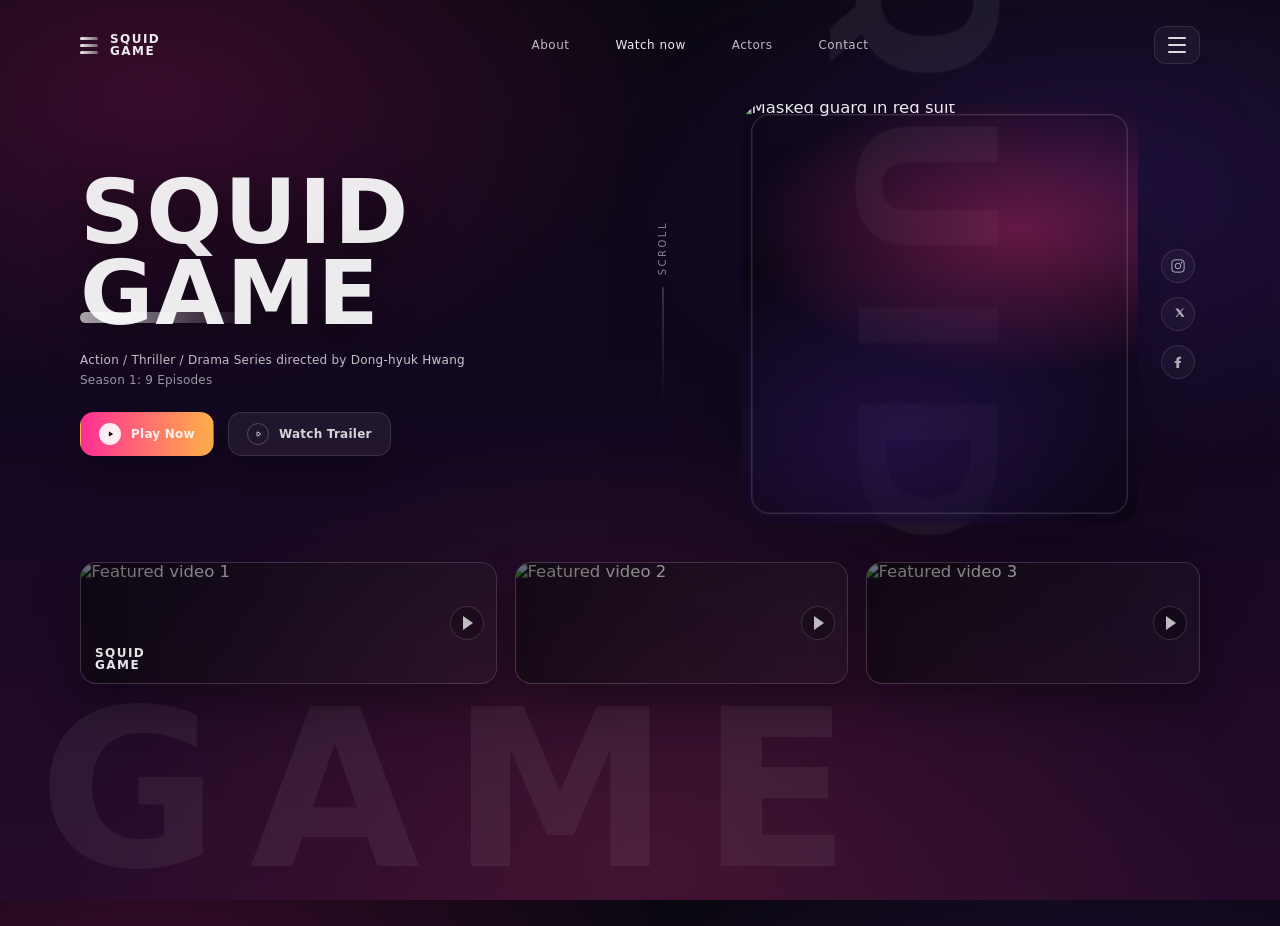
==== task 2/index.html @ ffdbcfe2 "completed task 2 of assignment 3" ====
<!doctype html>
<html lang="en">
  <head>
    <meta charset="UTF-8" />
    <meta name="viewport" content="width=device-width, initial-scale=1.0" />
    <title>Squid Game - Landing</title>
    <link rel="stylesheet" href="style.css" />
  </head>
  <body>
    <div class="bg" aria-hidden="true">
      <span class="bg__word bg__word--game">GAME</span>
      <span class="bg__word bg__word--squid">SQUID</span>
    </div>

    <header class="header">
      <a class="brand" href="#" aria-label="Squid Game home">
        <span class="brand__mark" aria-hidden="true">
          <span class="brand__dot"></span>
          <span class="brand__dot"></span>
          <span class="brand__dot"></span>
        </span>
        <span class="brand__text">
          <span>SQUID</span>
          <span>GAME</span>
        </span>
      </a>

      <nav class="nav" aria-label="Primary">
        <a class="nav__link" href="#">About</a>
        <a class="nav__link nav__link--active" href="#">Watch now</a>
        <a class="nav__link" href="#">Actors</a>
        <a class="nav__link" href="#">Contact</a>
      </nav>

      <button class="menu" type="button" aria-label="Open menu">
        <span class="menu__bar"></span>
        <span class="menu__bar"></span>
        <span class="menu__bar"></span>
      </button>
    </header>

    <main class="wrap">
      <section class="hero" aria-label="Hero">
        <div class="hero__left">
          <h1 class="hero__title">
            <span>SQUID</span>
            <span>GAME</span>
          </h1>

          <p class="hero__desc">
            Action / Thriller / Drama Series directed by Dong-hyuk Hwang
            <br />
            <span class="hero__muted">Season 1: 9 Episodes</span>
          </p>

          <div class="hero__cta">
            <a class="btn btn--primary" href="#">
              <span class="btn__icon" aria-hidden="true">
                <svg viewBox="0 0 24 24" fill="none">
                  <path
                    d="M10 8.8v6.4a.8.8 0 0 0 1.24.66l5.06-3.2a.8.8 0 0 0 0-1.32l-5.06-3.2A.8.8 0 0 0 10 8.8Z"
                    fill="currentColor"
                  />
                </svg>
              </span>
              Play Now
            </a>
            <a class="btn btn--ghost" href="#">
              <span class="btn__icon btn__icon--ghost" aria-hidden="true">
                <svg viewBox="0 0 24 24" fill="none">
                  <path
                    d="M10.4 9.1v5.8a.7.7 0 0 0 1.1.6l4.6-2.9a.7.7 0 0 0 0-1.2l-4.6-2.9a.7.7 0 0 0-1.1.6Z"
                    stroke="currentColor"
                    stroke-width="1.6"
                    stroke-linejoin="round"
                  />
                </svg>
              </span>
              Watch Trailer
            </a>
          </div>
        </div>

        <div class="hero__mid" aria-hidden="true">
          <div class="scroll">
            <span class="scroll__text">SCROLL</span>
            <span class="scroll__line"></span>
          </div>
        </div>

        <div class="hero__right">
          <div class="character" aria-label="Masked guard">
            <img
              src="https://picsum.photos/seed/squid-hero/1200/1400"
              alt="Masked guard in red suit"
              loading="eager"
            />
            <div class="character__frame" aria-hidden="true"></div>
          </div>

          <aside class="social" aria-label="Social links">
            <a class="social__link" href="#" aria-label="Instagram">
              <svg viewBox="0 0 24 24" fill="none">
                <path
                  d="M7.5 2.8h9A4.7 4.7 0 0 1 21.2 7.5v9A4.7 4.7 0 0 1 16.5 21.2h-9A4.7 4.7 0 0 1 2.8 16.5v-9A4.7 4.7 0 0 1 7.5 2.8Z"
                  stroke="currentColor"
                  stroke-width="1.5"
                />
                <path
                  d="M12 16.2A4.2 4.2 0 1 0 12 7.8a4.2 4.2 0 0 0 0 8.4Z"
                  stroke="currentColor"
                  stroke-width="1.5"
                />
                <path
                  d="M17.4 6.9h.01"
                  stroke="currentColor"
                  stroke-width="2.6"
                  stroke-linecap="round"
                />
              </svg>
            </a>
            <a class="social__link" href="#" aria-label="Twitter / X">
              <svg viewBox="0 0 24 24" fill="none">
                <path
                  d="M18.9 3.6h2.1l-4.6 5.2 5.4 7.6h-4.2l-3.3-4.6-4 4.6H8.2l5-5.7-5.2-7.1h4.3l3 4.1 3.6-4.1Z"
                  fill="currentColor"
                />
              </svg>
            </a>
            <a class="social__link" href="#" aria-label="Facebook">
              <svg viewBox="0 0 24 24" fill="none">
                <path
                  d="M13.7 21v-7.6h2.5l.4-3h-2.9V8.5c0-.9.2-1.5 1.5-1.5h1.5V4.3c-.7-.1-1.6-.2-2.7-.2-2.7 0-4.5 1.6-4.5 4.6v1.7H7.1v3h2.4V21h4.2Z"
                  fill="currentColor"
                />
              </svg>
            </a>
          </aside>
        </div>
      </section>

      <section class="rail" aria-label="Featured videos">
        <article class="tile tile--wide">
          <img
            src="https://picsum.photos/seed/squid-1/1200/700"
            alt="Featured video 1"
            loading="lazy"
          />
          <button class="tile__play" type="button" aria-label="Play video 1">
            <span aria-hidden="true"></span>
          </button>
          <div class="tile__shade" aria-hidden="true"></div>
          <div class="tile__brand" aria-hidden="true">
            <span>SQUID</span><span>GAME</span>
          </div>
        </article>

        <article class="tile">
          <img
            src="https://picsum.photos/seed/squid-2/1200/700"
            alt="Featured video 2"
            loading="lazy"
          />
          <button class="tile__play" type="button" aria-label="Play video 2">
            <span aria-hidden="true"></span>
          </button>
          <div class="tile__shade" aria-hidden="true"></div>
        </article>

        <article class="tile">
          <img
            src="https://picsum.photos/seed/squid-3/1200/700"
            alt="Featured video 3"
            loading="lazy"
          />
          <button class="tile__play" type="button" aria-label="Play video 3">
            <span aria-hidden="true"></span>
          </button>
          <div class="tile__shade" aria-hidden="true"></div>
        </article>
      </section>
    </main>
  </body>
</html>
---- task 2/style.css ----
:root {
  --bg0: #0b0711;
  --bg1: #120820;
  --bg2: #260a2b;
  --text: rgba(255, 255, 255, 0.92);
  --muted: rgba(255, 255, 255, 0.65);
  --glass: rgba(255, 255, 255, 0.08);
  --stroke: rgba(255, 255, 255, 0.14);
  --pink: #ff2f93;
  --orange: #ffb14a;
}

* {
  box-sizing: border-box;
}

html,
body {
  height: 100%;
}

body {
  margin: 0;
  font-family: ui-sans-serif, system-ui, -apple-system, Segoe UI, Roboto, Arial,
    "Noto Sans", "Helvetica Neue", sans-serif;
  color: var(--text);
  background: radial-gradient(900px 520px at 12% 10%, rgba(255, 33, 146, 0.18), transparent 58%),
    radial-gradient(900px 520px at 86% 20%, rgba(122, 60, 255, 0.16), transparent 55%),
    radial-gradient(1000px 700px at 50% 95%, rgba(255, 77, 87, 0.14), transparent 60%),
    linear-gradient(180deg, var(--bg0), var(--bg1) 45%, var(--bg2));
  overflow-x: hidden;
}

.bg {
  position: fixed;
  inset: 0;
  pointer-events: none;
  z-index: -1;
}

.bg__word {
  position: absolute;
  font-weight: 800;
  letter-spacing: 0.14em;
  color: rgba(255, 255, 255, 0.06);
  user-select: none;
  white-space: nowrap;
  filter: blur(0.2px);
}

.bg__word--game {
  left: 3%;
  bottom: -2%;
  font-size: clamp(92px, 18vw, 220px);
}

.bg__word--squid {
  right: -4%;
  top: 6%;
  font-size: clamp(80px, 16vw, 190px);
  transform: rotate(90deg);
}

.header {
  width: min(1120px, calc(100% - 56px));
  margin: 26px auto 0;
  display: grid;
  grid-template-columns: 200px 1fr 80px;
  align-items: center;
  gap: 12px;
}

.brand {
  display: inline-flex;
  align-items: center;
  gap: 12px;
  color: var(--text);
  text-decoration: none;
}

.brand__mark {
  display: inline-flex;
  flex-direction: column;
  gap: 4px;
}

.brand__dot {
  width: 18px;
  height: 3px;
  border-radius: 999px;
  background: linear-gradient(90deg, rgba(255, 255, 255, 0.92), rgba(255, 255, 255, 0.35));
}

.brand__text {
  display: flex;
  flex-direction: column;
  line-height: 1;
  font-weight: 700;
  letter-spacing: 0.12em;
  font-size: 12px;
}

.nav {
  display: flex;
  justify-content: center;
  gap: 26px;
}

.nav__link {
  color: rgba(255, 255, 255, 0.72);
  text-decoration: none;
  font-size: 12px;
  letter-spacing: 0.04em;
  padding: 8px 10px;
  border-radius: 999px;
}

.nav__link:hover {
  color: rgba(255, 255, 255, 0.9);
  background: rgba(255, 255, 255, 0.04);
}

.nav__link--active {
  color: rgba(255, 255, 255, 0.92);
}

.menu {
  justify-self: end;
  width: 46px;
  height: 38px;
  border-radius: 12px;
  border: 1px solid rgba(255, 255, 255, 0.1);
  background: rgba(255, 255, 255, 0.04);
  cursor: pointer;
  display: inline-flex;
  flex-direction: column;
  align-items: center;
  justify-content: center;
  gap: 5px;
}

.menu__bar {
  width: 18px;
  height: 2px;
  border-radius: 999px;
  background: rgba(255, 255, 255, 0.85);
}

.wrap {
  width: min(1120px, calc(100% - 56px));
  margin: 30px auto 40px;
}

.hero {
  display: grid;
  grid-template-columns: 1.1fr 120px 1fr;
  align-items: center;
  gap: 18px;
  min-height: 440px;
}

.hero__title {
  margin: 0;
  font-weight: 800;
  letter-spacing: 0.02em;
  line-height: 0.9;
  font-size: clamp(56px, 7vw, 92px);
  text-shadow: 0 18px 40px rgba(0, 0, 0, 0.5);
}

.hero__title > span {
  display: block;
}

.hero__title span:last-child {
  position: relative;
}

.hero__title span:last-child::after {
  content: "";
  position: absolute;
  left: 0;
  bottom: 0.12em;
  width: 1.9em;
  height: 0.12em;
  border-radius: 999px;
  background: linear-gradient(90deg, rgba(255, 255, 255, 0.9), rgba(255, 255, 255, 0));
  opacity: 0.7;
}

.hero__desc {
  margin: 18px 0 0;
  font-size: 12px;
  letter-spacing: 0.02em;
  color: rgba(255, 255, 255, 0.78);
  line-height: 1.6;
}

.hero__muted {
  color: rgba(255, 255, 255, 0.58);
}

.hero__cta {
  margin-top: 22px;
  display: flex;
  gap: 14px;
  flex-wrap: wrap;
}

.btn {
  display: inline-flex;
  align-items: center;
  gap: 10px;
  height: 44px;
  padding: 0 18px;
  border-radius: 14px;
  text-decoration: none;
  font-weight: 700;
  letter-spacing: 0.02em;
  font-size: 12px;
  border: 1px solid transparent;
  box-shadow: 0 18px 40px rgba(0, 0, 0, 0.28);
}

.btn__icon {
  width: 22px;
  height: 22px;
  display: inline-flex;
  align-items: center;
  justify-content: center;
  border-radius: 999px;
  color: #10101a;
  background: rgba(255, 255, 255, 0.9);
}

.btn__icon svg {
  width: 14px;
  height: 14px;
}

.btn--primary {
  color: rgba(255, 255, 255, 0.9);
  background: linear-gradient(90deg, var(--pink), var(--orange));
}

.btn--primary:hover {
  filter: brightness(1.05);
}

.btn--ghost {
  color: rgba(255, 255, 255, 0.82);
  background: rgba(255, 255, 255, 0.06);
  border-color: rgba(255, 255, 255, 0.12);
}

.btn--ghost:hover {
  border-color: rgba(255, 255, 255, 0.22);
  background: rgba(255, 255, 255, 0.08);
}

.btn__icon--ghost {
  background: transparent;
  color: rgba(255, 255, 255, 0.85);
  border: 1px solid rgba(255, 255, 255, 0.22);
}

.hero__mid {
  display: flex;
  justify-content: center;
}

.scroll {
  display: flex;
  flex-direction: column;
  align-items: center;
  gap: 12px;
  opacity: 0.8;
}

.scroll__text {
  writing-mode: vertical-rl;
  transform: rotate(180deg);
  font-size: 10px;
  letter-spacing: 0.25em;
  color: rgba(255, 255, 255, 0.62);
}

.scroll__line {
  width: 2px;
  height: 120px;
  border-radius: 999px;
  background: linear-gradient(
    180deg,
    rgba(255, 255, 255, 0.22),
    rgba(255, 255, 255, 0)
  );
}

.hero__right {
  position: relative;
  display: grid;
  grid-template-columns: 1fr 44px;
  align-items: center;
  gap: 18px;
}

.character {
  position: relative;
  height: 420px;
  border-radius: 24px;
  overflow: hidden;
  filter: drop-shadow(0 30px 60px rgba(0, 0, 0, 0.5));
}

.character img {
  width: 100%;
  height: 100%;
  display: block;
  object-fit: cover;
  object-position: 55% 40%;
  transform: scale(1.03);
}

.character::after {
  content: "";
  position: absolute;
  inset: 0;
  background: radial-gradient(500px 260px at 70% 30%, rgba(255, 55, 140, 0.35), transparent 55%),
    radial-gradient(520px 320px at 40% 80%, rgba(122, 60, 255, 0.22), transparent 60%),
    linear-gradient(180deg, rgba(0, 0, 0, 0.12), rgba(0, 0, 0, 0.55));
  mix-blend-mode: screen;
  pointer-events: none;
}

.character__frame {
  position: absolute;
  inset: 10px;
  border-radius: 18px;
  border: 1px solid rgba(255, 255, 255, 0.14);
  box-shadow: inset 0 0 0 1px rgba(255, 255, 255, 0.06);
  pointer-events: none;
}

.social {
  display: flex;
  flex-direction: column;
  gap: 14px;
  align-items: center;
}

.social__link {
  width: 34px;
  height: 34px;
  border-radius: 999px;
  display: grid;
  place-items: center;
  color: rgba(255, 255, 255, 0.68);
  border: 1px solid rgba(255, 255, 255, 0.12);
  background: rgba(255, 255, 255, 0.04);
  text-decoration: none;
}

.social__link:hover {
  color: rgba(255, 255, 255, 0.92);
  border-color: rgba(255, 255, 255, 0.22);
}

.social__link svg {
  width: 16px;
  height: 16px;
}

.rail {
  margin-top: 28px;
  display: grid;
  grid-template-columns: 1.25fr 1fr 1fr;
  gap: 18px;
}

.tile {
  position: relative;
  height: 122px;
  border-radius: 16px;
  overflow: hidden;
  border: 1px solid rgba(255, 255, 255, 0.12);
  background: rgba(255, 255, 255, 0.04);
  box-shadow: 0 20px 44px rgba(0, 0, 0, 0.35);
}

.tile img {
  width: 100%;
  height: 100%;
  display: block;
  object-fit: cover;
  object-position: center;
  transform: scale(1.03);
  filter: saturate(1.15) contrast(1.05);
}

.tile:nth-child(1) img { object-position: 35% 55%; }
.tile:nth-child(2) img { object-position: 50% 50%; }
.tile:nth-child(3) img { object-position: 65% 50%; }

.tile__shade {
  position: absolute;
  inset: 0;
  background: linear-gradient(90deg, rgba(0, 0, 0, 0.55), rgba(0, 0, 0, 0.15));
  pointer-events: none;
}

.tile__play {
  position: absolute;
  right: 12px;
  top: 50%;
  transform: translateY(-50%);
  width: 34px;
  height: 34px;
  border-radius: 999px;
  border: 0;
  background: rgba(0, 0, 0, 0.25);
  border: 1px solid rgba(255, 255, 255, 0.18);
  cursor: pointer;
  display: grid;
  place-items: center;
  backdrop-filter: blur(10px);
  -webkit-backdrop-filter: blur(10px);
}

.tile__play > span {
  width: 0;
  height: 0;
  border-left: 10px solid rgba(255, 255, 255, 0.9);
  border-top: 7px solid transparent;
  border-bottom: 7px solid transparent;
  transform: translateX(1px);
}

.tile__brand {
  position: absolute;
  left: 14px;
  bottom: 12px;
  font-weight: 800;
  letter-spacing: 0.12em;
  font-size: 12px;
  color: rgba(255, 255, 255, 0.9);
  text-shadow: 0 14px 30px rgba(0, 0, 0, 0.55);
}

.tile__brand span {
  display: block;
  line-height: 1;
}

@media (max-width: 980px) {
  .header {
    grid-template-columns: 200px 1fr 60px;
  }
  .hero {
    grid-template-columns: 1fr;
    gap: 22px;
  }
  .hero__mid {
    display: none;
  }
  .hero__right {
    grid-template-columns: 1fr 44px;
  }
  .character {
    height: 360px;
  }
  .rail {
    grid-template-columns: 1fr;
  }
}

@media (max-width: 520px) {
  .header {
    width: calc(100% - 28px);
    grid-template-columns: 1fr 46px;
  }
  .nav {
    display: none;
  }
  .wrap {
    width: calc(100% - 28px);
  }
  .hero__cta {
    gap: 10px;
  }
  .character {
    height: 320px;
  }
}
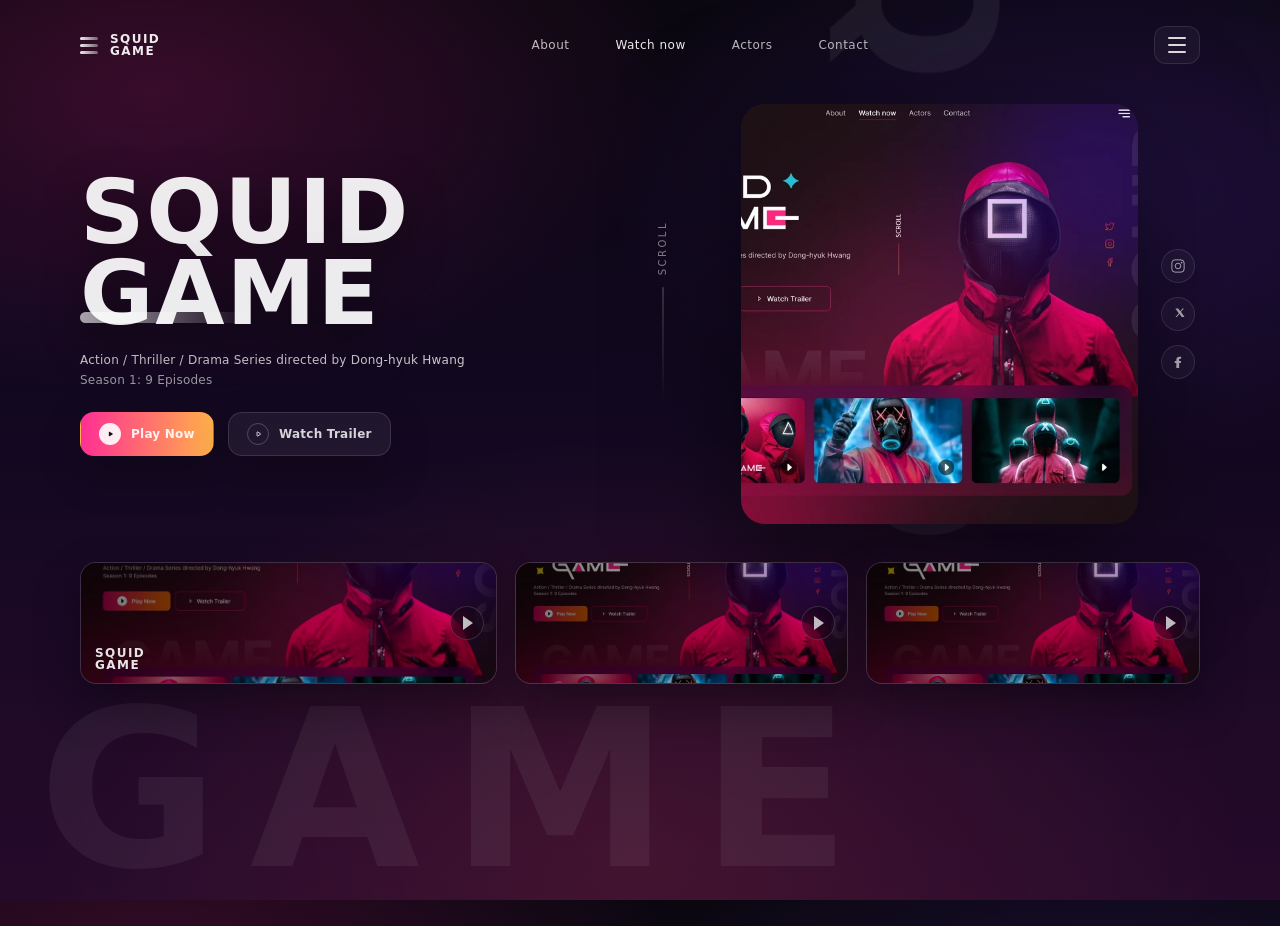
==== commit e1f565f6: "updated few things like images and small tweaks" ====
--- a/task 2/index.html
+++ b/task 2/index.html
@@ -91,7 +91,7 @@
         <div class="hero__right">
           <div class="character" aria-label="Masked guard">
             <img
-              src="https://picsum.photos/seed/squid-hero/1200/1400"
+              src="reference.webp"
               alt="Masked guard in red suit"
               loading="eager"
             />
@@ -142,7 +142,7 @@
       <section class="rail" aria-label="Featured videos">
         <article class="tile tile--wide">
           <img
-            src="https://picsum.photos/seed/squid-1/1200/700"
+            src="reference.webp"
             alt="Featured video 1"
             loading="lazy"
           />
@@ -157,7 +157,7 @@
 
         <article class="tile">
           <img
-            src="https://picsum.photos/seed/squid-2/1200/700"
+            src="reference.webp"
             alt="Featured video 2"
             loading="lazy"
           />
@@ -169,7 +169,7 @@
 
         <article class="tile">
           <img
-            src="https://picsum.photos/seed/squid-3/1200/700"
+            src="reference.webp"
             alt="Featured video 3"
             loading="lazy"
           />
--- a/task 2/style.css
+++ b/task 2/style.css
@@ -312,13 +312,24 @@
   filter: drop-shadow(0 30px 60px rgba(0, 0, 0, 0.5));
 }
 
+.character::before {
+  content: "";
+  position: absolute;
+  inset: 0;
+  background: radial-gradient(520px 320px at 70% 40%, rgba(255, 55, 140, 0.28), transparent 55%),
+    radial-gradient(520px 320px at 40% 80%, rgba(122, 60, 255, 0.2), transparent 60%),
+    linear-gradient(180deg, rgba(255, 255, 255, 0.05), rgba(0, 0, 0, 0.55));
+}
+
 .character img {
   width: 100%;
   height: 100%;
   display: block;
   object-fit: cover;
-  object-position: 55% 40%;
-  transform: scale(1.03);
+  object-position: 86% 30%;
+  transform: scale(1.05);
+  position: relative;
+  z-index: 1;
 }
 
 .character::after {
@@ -392,9 +403,21 @@
   height: 100%;
   display: block;
   object-fit: cover;
-  object-position: center;
   transform: scale(1.03);
   filter: saturate(1.15) contrast(1.05);
+}
+
+/* Crop the single reference image into 3 “thumbnails” like the design */
+.tile:nth-child(1) img {
+  object-position: 26% 86%;
+}
+
+.tile:nth-child(2) img {
+  object-position: 52% 86%;
+}
+
+.tile:nth-child(3) img {
+  object-position: 80% 86%;
 }
 
 .tile:nth-child(1) img { object-position: 35% 55%; }
